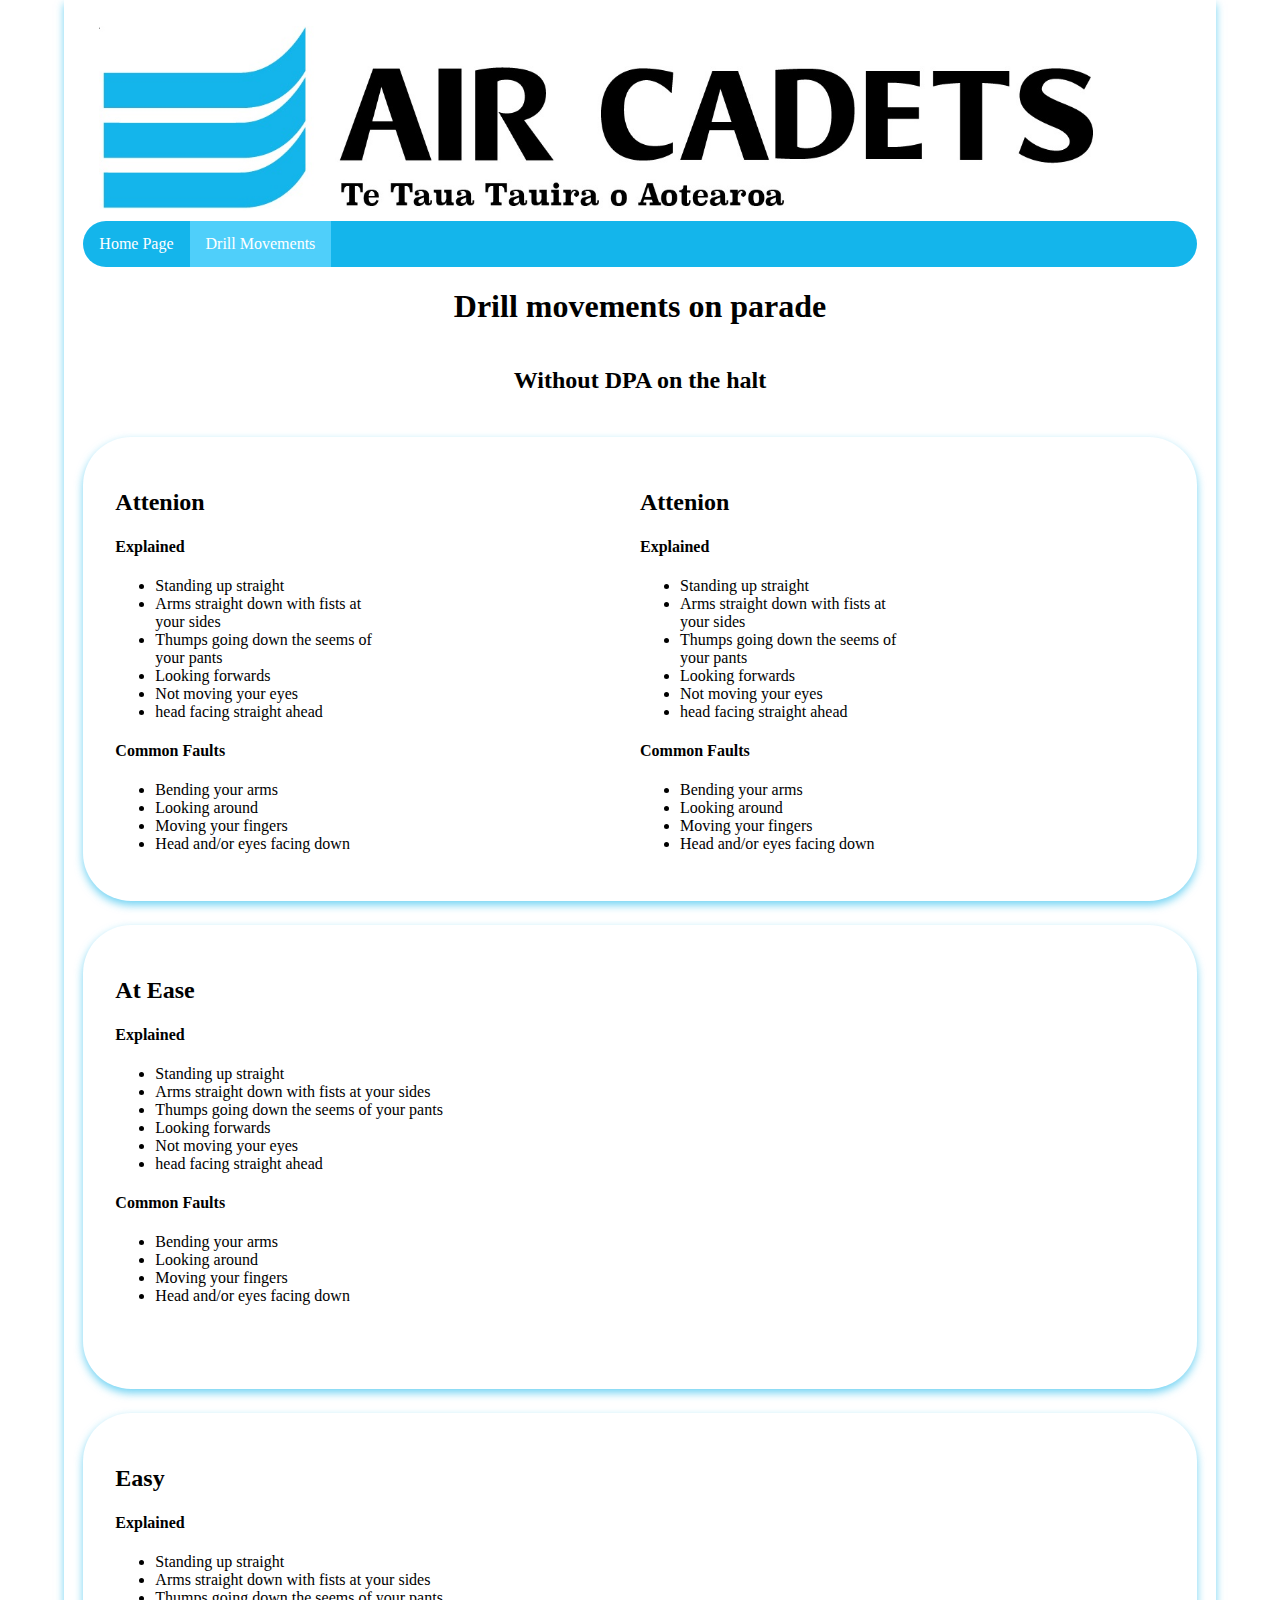
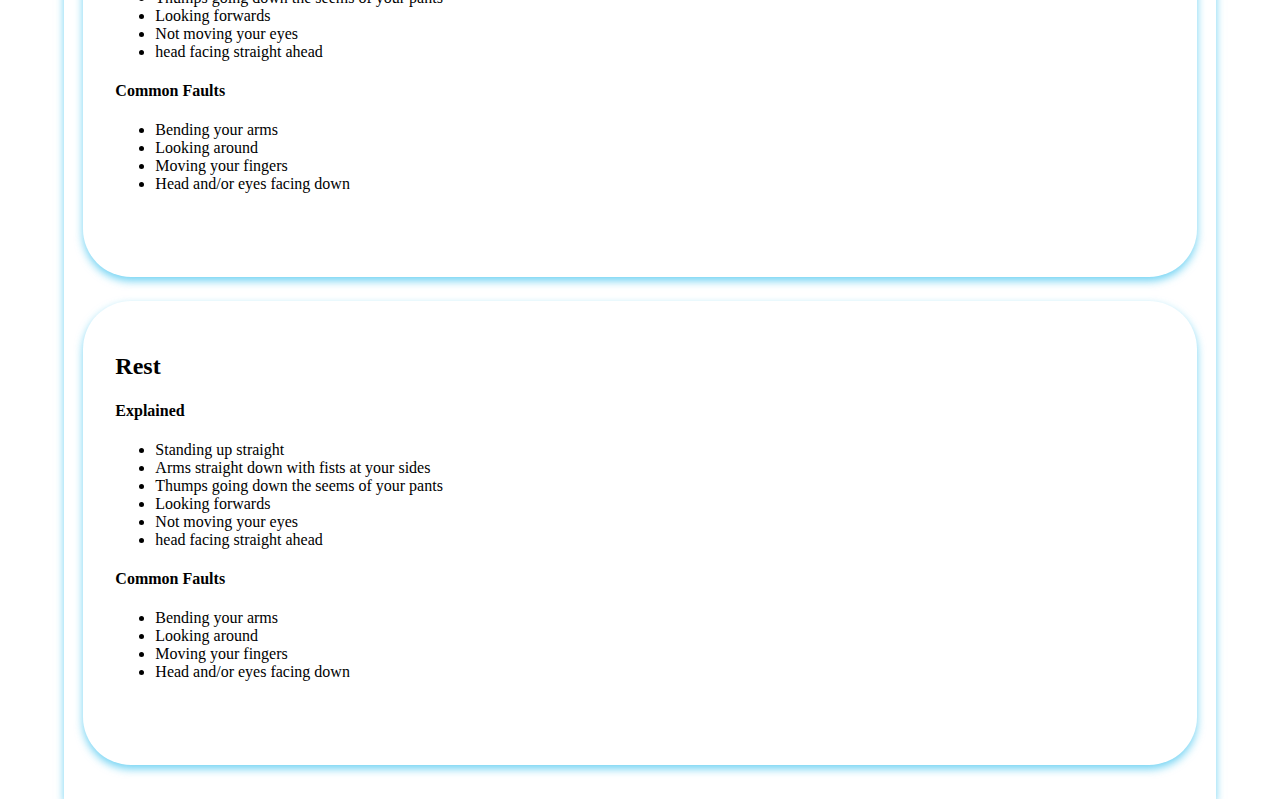
==== drill_movements.html @ c3d4af17 "Page Fix 1.02" ====
<!DOCTYPE html>
<html lang="en">

<head>
    <meta charset="UTF-13">
    <meta http-equiv="X-UA-Compatible" content="IE=edge">
    <meta name="viewport" content="width=device-width, initial-scale=1.0">
    <title>Air Cadets Guide Book</title>
    <link rel="icon" type="image/x-icon" href="H:\11DTP\Websites\Air Cadets\images\favicon.jpg">
    <link href="style/style.css" rel="stylesheet" type="text/css" />
</head>

<body>
    <img class="banner" src="images/Air_Cadets_Logo.jpg" alt="[insert CF corps picture here]" width="90%" height="90%">
    <nav>
        <ul>
            <li><a href="index.html">Home Page</a></li>
            <li id="active"><a href="drill_movements.html">Drill Movements</a></li>
        </ul>
    </nav>


    <h1 class="text-heading">Drill movements on parade</h1>

    <h2 class="text-heading">Without DPA on the halt</h2>

    <main class="article-grid">
        <article class="article-layout">
            <div>
                <h2>Attenion</h2>
                <h4>Explained</h4>
                <ul>
                    <li>Standing up straight</li>
                    <li>Arms straight down with fists at your sides</li>
                    <li>Thumps going down the seems of your pants </li>
                    <li>Looking forwards</li>
                    <li>Not moving your eyes</li>
                    <li>head facing straight ahead</li>
                </ul>
                <h4>Common Faults</h4>
                <ul>
                    <li>Bending your arms</li>
                    <li>Looking around</li>
                    <li>Moving your fingers</li>
                    <li>Head and/or eyes facing down</li>
                </ul>
            </div>
            <div>
                <h2>Attenion</h2>
                <h4>Explained</h4>
                <ul>
                    <li>Standing up straight</li>
                    <li>Arms straight down with fists at your sides</li>
                    <li>Thumps going down the seems of your pants </li>
                    <li>Looking forwards</li>
                    <li>Not moving your eyes</li>
                    <li>head facing straight ahead</li>
                </ul>
                <h4>Common Faults</h4>
                <ul>
                    <li>Bending your arms</li>
                    <li>Looking around</li>
                    <li>Moving your fingers</li>
                    <li>Head and/or eyes facing down</li>
                </ul>
            </div>
        </article>
        <article>
            <div>
                <h2>At Ease</h2>
                <h4>Explained</h4>
                <ul>
                    <li>Standing up straight</li>
                    <li>Arms straight down with fists at your sides</li>
                    <li>Thumps going down the seems of your pants </li>
                    <li>Looking forwards</li>
                    <li>Not moving your eyes</li>
                    <li>head facing straight ahead</li>
                </ul>
                <h4>Common Faults</h4>
                <ul>
                    <li>Bending your arms</li>
                    <li>Looking around</li>
                    <li>Moving your fingers</li>
                    <li>Head and/or eyes facing down</li>
                </ul>
            </div>
        </article>
        <article>
            <div>
                <h2>Easy</h2>
                <h4>Explained</h4>
                <ul>
                    <li>Standing up straight</li>
                    <li>Arms straight down with fists at your sides</li>
                    <li>Thumps going down the seems of your pants </li>
                    <li>Looking forwards</li>
                    <li>Not moving your eyes</li>
                    <li>head facing straight ahead</li>
                </ul>
                <h4>Common Faults</h4>
                <ul>
                    <li>Bending your arms</li>
                    <li>Looking around</li>
                    <li>Moving your fingers</li>
                    <li>Head and/or eyes facing down</li>
                </ul>
            </div>
        </article>
        <article>
            <div>
                <h2>Rest</h2>
                <h4>Explained</h4>
                <ul>
                    <li>Standing up straight</li>
                    <li>Arms straight down with fists at your sides</li>
                    <li>Thumps going down the seems of your pants </li>
                    <li>Looking forwards</li>
                    <li>Not moving your eyes</li>
                    <li>head facing straight ahead</li>
                </ul>
                <h4>Common Faults</h4>
                <ul>
                    <li>Bending your arms</li>
                    <li>Looking around</li>
                    <li>Moving your fingers</li>
                    <li>Head and/or eyes facing down</li>
                </ul>
            </div>
        </article>
    </main>
</body>

</html>
---- style/style.css ----
html {
  margin: 0rem 5%;
  box-shadow: 0 4px 8px 0 rgba(20, 181, 235, 0.6);
}

/*grid*/
body {
  display: grid;
  place-content: center;
  height: 300%;
}

.article-grid {
  display: grid;
  gap: 1.5rem;
  margin: 1.5rem 0rem;
  grid-auto-rows: 1fr;
}

.article-layout {
  display: grid;
  grid-template-columns: 1fr 1fr;
  columns: 2;
} 

article {
  font-size: var(--fs-400);
  padding: 2rem;
  border-radius: 3rem;
  box-shadow: 0 4px 8px 0 rgba(20, 181, 235, 0.6);
}

div {
  width: 50%;
}

/*the navbar styling*/
nav ul {
  list-style-type: none;
  margin: 0;
  padding: 0;
  border-radius: 3rem;
  overflow: hidden;
  background-color: rgb(20, 181, 235);
  top: 0;
  width: 100%;
}

nav ul li {
  float: left;
  font-size: 1rem;
}

nav li a {
  display: block;
  color: white;
  text-align: center;
  padding: 14px 16px;
  text-decoration: none;
}

nav li:hover {
  background-color: rgb(48, 195, 244);
}

nav #active {
  background-color: rgb(79, 207, 250);
}

/*text styling*/
.text-heading {
  text-align: center;
}

/*table styling*/
table {
  border: 2px solid black;
  width: 100%
}

table tr {
  border: 2px solid black;
  width: 100%
}

table td {
  border: 2px solid black;
  width: 25%
} 

/*other styling*/
.banner {
  margin: 1rem 1rem;
}
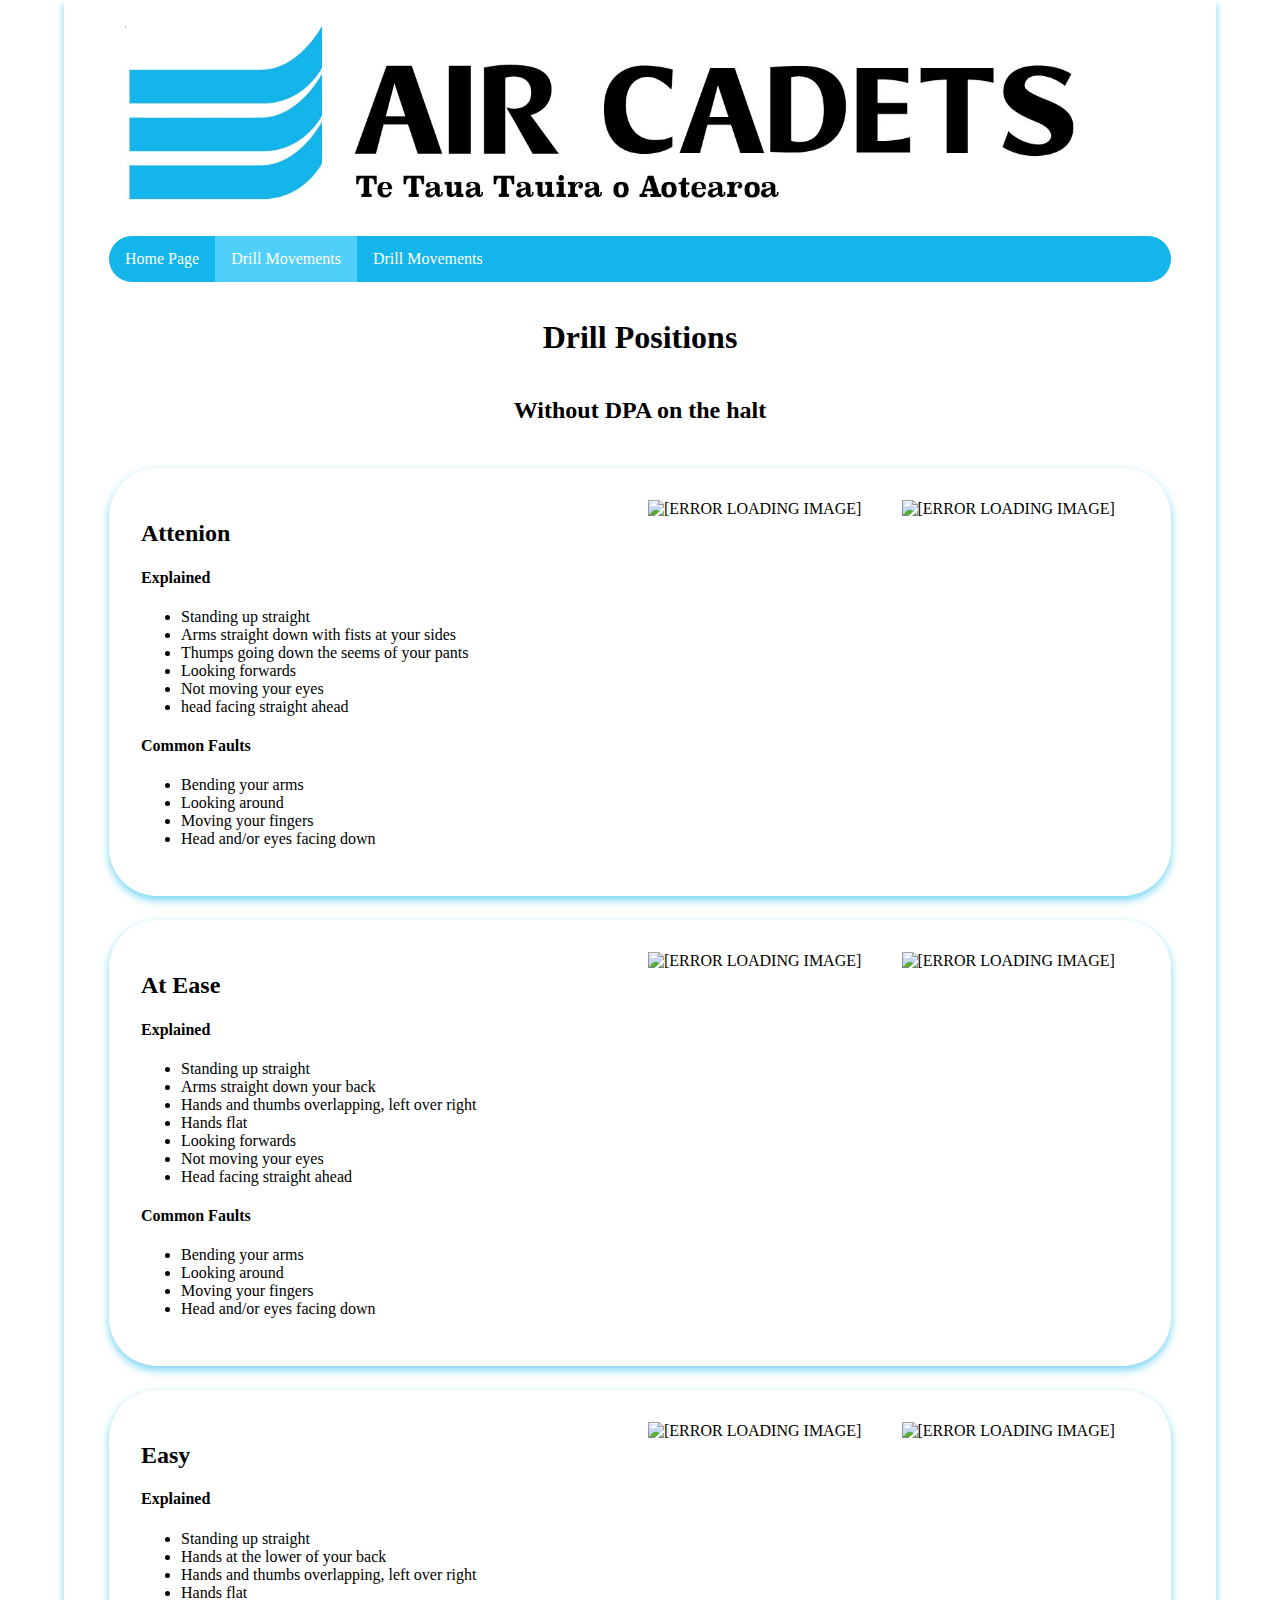
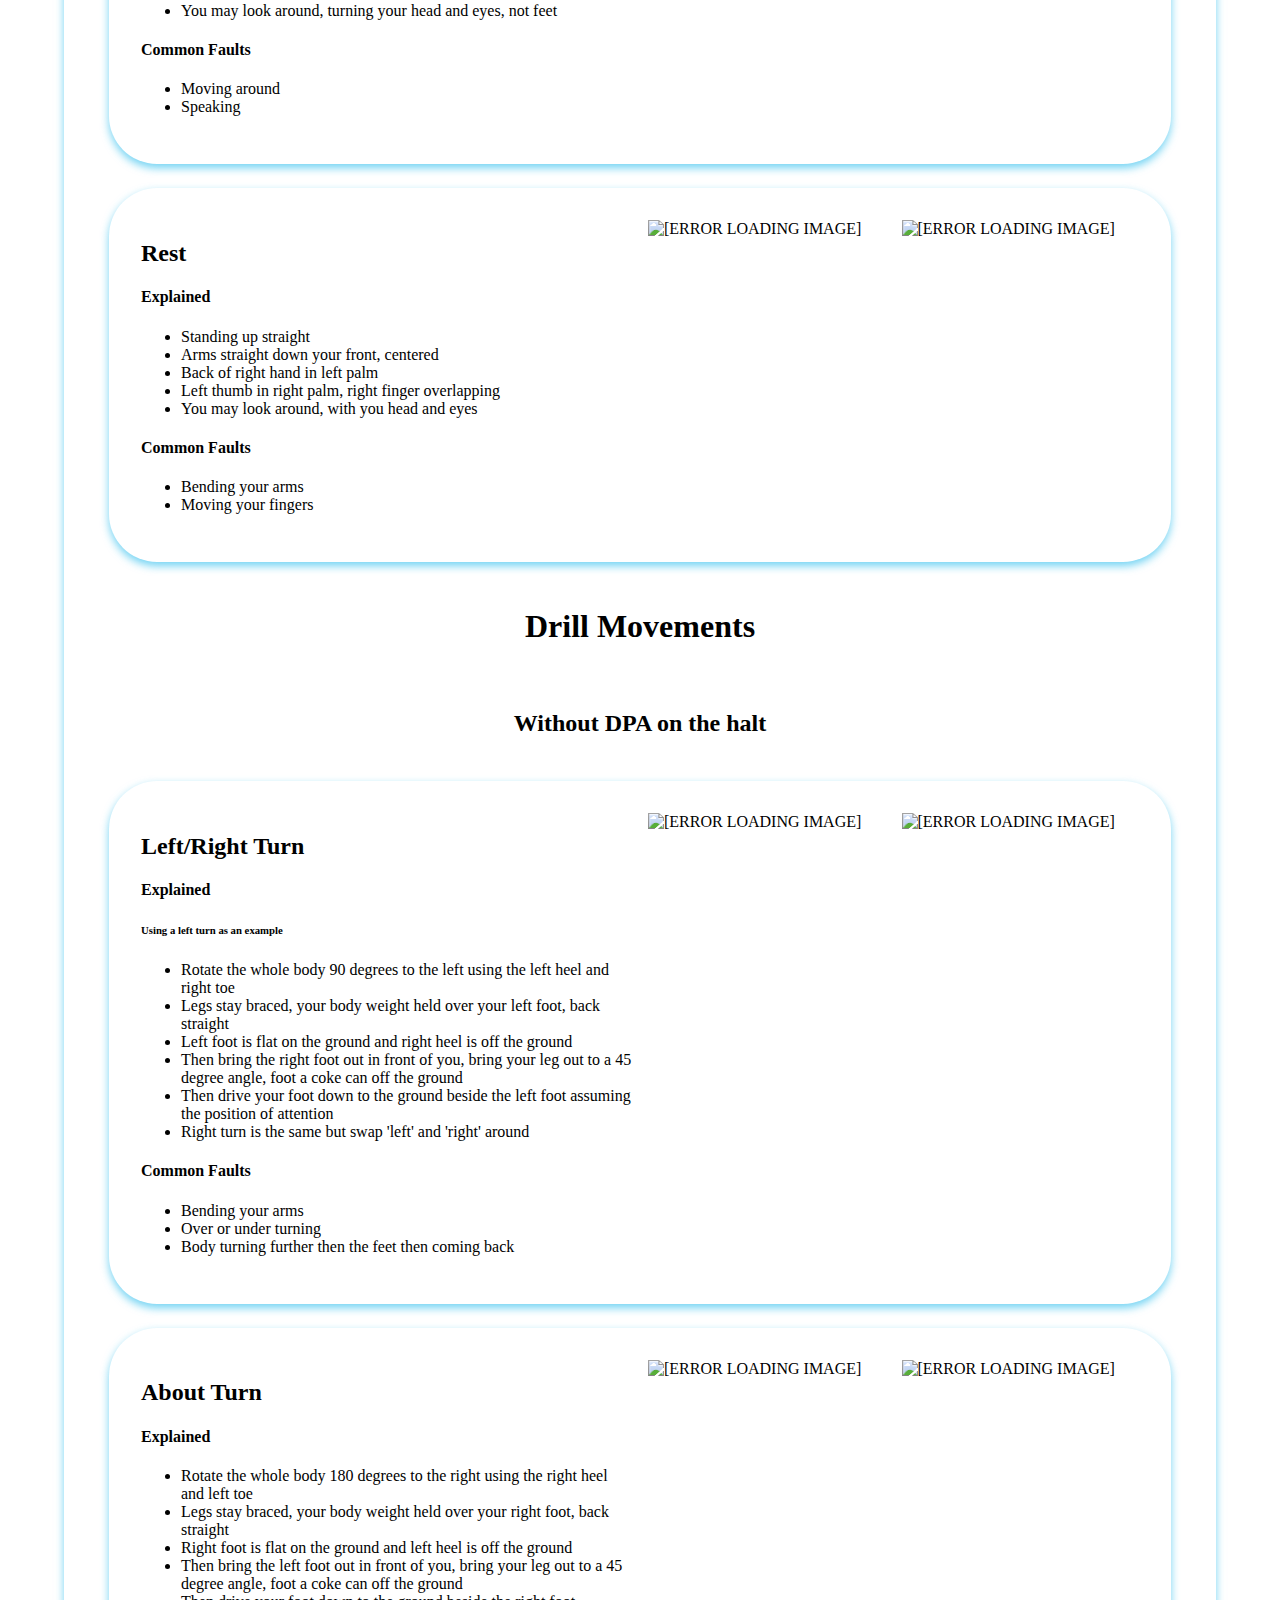
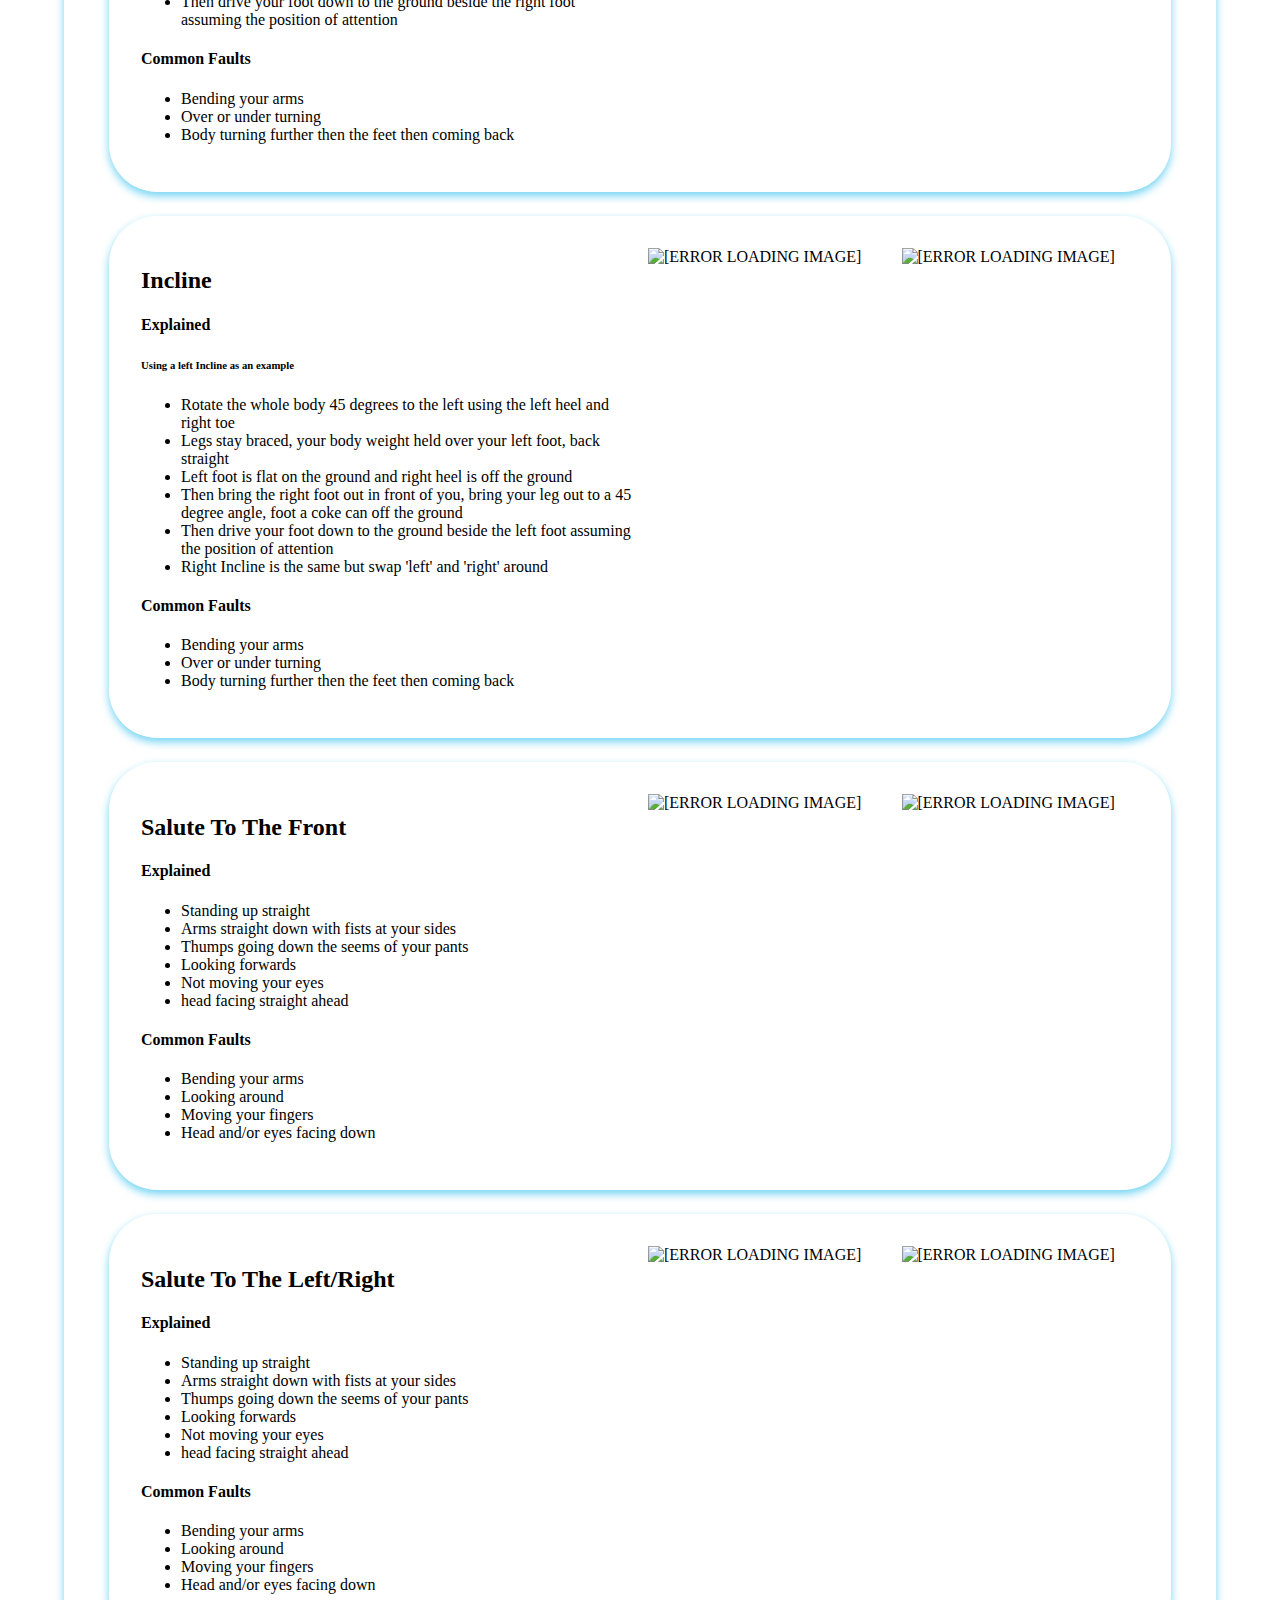
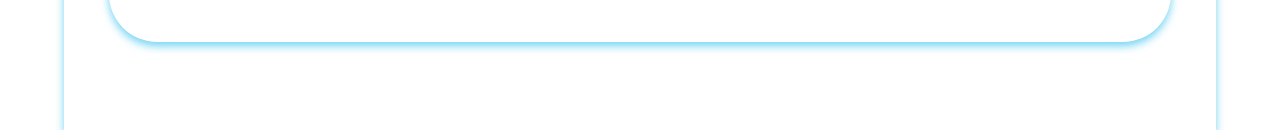
==== commit 2895d589: "Verision 1.07 (IMAGES!)" ====
--- a/drill_movements.html
+++ b/drill_movements.html
@@ -16,12 +16,11 @@
         <ul>
             <li><a href="index.html">Home Page</a></li>
             <li id="active"><a href="drill_movements.html">Drill Movements</a></li>
+            <li><a href="uniform_standard.html">Drill Movements</a></li>
         </ul>
     </nav>
 
-
-    <h1 class="text-heading">Drill movements on parade</h1>
-
+    <h1 class="text-heading">Drill Positions</h1>
     <h2 class="text-heading">Without DPA on the halt</h2>
 
     <main class="article-grid">
@@ -45,8 +44,200 @@
                     <li>Head and/or eyes facing down</li>
                 </ul>
             </div>
-            <div>
-                <h2>Attenion</h2>
+            <div class="picture-div">
+                <div>
+                    <img src="H:\11DTP\Air-Cadets\images\attention_front.jpg" alt="[ERROR LOADING IMAGE]" class="article-image">
+                </div>
+                <div>
+                    <img src="H:\11DTP\Air-Cadets\images\attention_side.jpg" alt="[ERROR LOADING IMAGE]" class="article-image">
+                </div>
+            </div>
+        </article>
+        <article class="article-layout">
+            <div>
+                <h2>At Ease</h2>
+                <h4>Explained</h4>
+                <ul>
+                    <li>Standing up straight</li>
+                    <li>Arms straight down your back</li>
+                    <li>Hands and thumbs overlapping, left over right</li>
+                    <li>Hands flat</li>
+                    <li>Looking forwards</li>
+                    <li>Not moving your eyes</li>
+                    <li>Head facing straight ahead</li>
+                </ul>
+                <h4>Common Faults</h4>
+                <ul>
+                    <li>Bending your arms</li>
+                    <li>Looking around</li>
+                    <li>Moving your fingers</li>
+                    <li>Head and/or eyes facing down</li>
+                </ul>
+            </div>
+            <div class="picture-div">
+                <div>
+                    <img src="H:\11DTP\Air-Cadets\images\atease_front.jpg" alt="[ERROR LOADING IMAGE]" class="article-image">
+                </div>
+                <div>
+                    <img src="H:\11DTP\Air-Cadets\images\atease_back.jpg" alt="[ERROR LOADING IMAGE]" class="article-image">
+                </div>
+            </div>
+        </article>
+        <article class="article-layout">
+            <div>
+                <h2>Easy</h2>
+                <h4>Explained</h4>
+                <ul>
+                    <li>Standing up straight</li>
+                    <li>Hands at the lower of your back</li>
+                    <li>Hands and thumbs overlapping, left over right</li>
+                    <li>Hands flat</li>
+                    <li>You may look around, turning your head and eyes, not feet</li>
+                </ul>
+                <h4>Common Faults</h4>
+                <ul>
+                    <li>Moving around</li>
+                    <li>Speaking</li>
+                </ul>
+            </div>
+            <div class="picture-div">
+                <div>
+                    <img src="H:\11DTP\Air-Cadets\images\easy_front.jpg" alt="[ERROR LOADING IMAGE]" class="article-image">
+                </div>
+                <div>
+                    <img src="H:\11DTP\Air-Cadets\images\easy_back.jpg" alt="[ERROR LOADING IMAGE]" class="article-image">
+                </div>
+            </div>
+        </article>
+        <article class="article-layout">
+            <div>
+                <h2>Rest</h2>
+                <h4>Explained</h4>
+                <ul>
+                    <li>Standing up straight</li>
+                    <li>Arms straight down your front, centered</li>
+                    <li>Back of right hand in left palm</li>
+                    <li>Left thumb in right palm, right finger overlapping</li>
+                    <li>You may look around, with you head and eyes</li>
+                </ul>
+                <h4>Common Faults</h4>
+                <ul>
+                    <li>Bending your arms</li>
+                    <li>Moving your fingers</li>
+                </ul>
+            </div>
+            <div class="picture-div">
+                <div>
+                    <img src="H:\11DTP\Air-Cadets\images\rest_front.jpg" alt="[ERROR LOADING IMAGE]" class="article-image">
+                </div>
+                <div>
+                    <img src="H:\11DTP\Air-Cadets\images\rest_back.jpg" alt="[ERROR LOADING IMAGE]" class="article-image">
+                </div>
+            </div>
+        </article>
+
+        <h1 class="text-heading">Drill Movements</h1>
+        <h2 class="text-heading">Without DPA on the halt</h2>
+
+
+        <article class="article-layout">
+            <div>
+                <!-- Page 57 166 -->
+                <h2>Left/Right Turn</h2>
+                <h4>Explained</h4>
+                <h6>Using a left turn as an example</h6>
+                <ul>
+                    <li>Rotate the whole body 90 degrees to the left using the left heel and right toe</li>
+                    <li>Legs stay braced, your body weight held over your left foot, back straight</li>
+                    <li>Left foot is flat on the ground and right heel is off the ground</li>
+                    <li>Then bring the right foot out in front of you, bring your leg out to a 45 degree angle, foot a
+                        coke can off the ground</li>
+                    <li>Then drive your foot down to the ground beside the left foot assuming the position of attention
+                    </li>
+                    <li>Right turn is the same but swap 'left' and 'right' around</li>
+                </ul>
+                <h4>Common Faults</h4>
+                <ul>
+                    <li>Bending your arms</li>
+                    <li>Over or under turning</li>
+                    <li>Body turning further then the feet then coming back</li>
+                </ul>
+            </div>
+            <div class="picture-div">
+                <div>
+                    <img src="H:\11DTP\Air-Cadets\images\leftturn_1.jpg" alt="[ERROR LOADING IMAGE]" class="article-image">
+                </div>
+                <div>
+                    <img src="H:\11DTP\Air-Cadets\images\leftturn_2.jpg" alt="[ERROR LOADING IMAGE]" class="article-image">
+                </div>
+            </div>
+        </article>
+        <article class="article-layout">
+            <div>
+                <!-- Page 57 166 -->
+                <h2>About Turn</h2>
+                <h4>Explained</h4>
+                <ul>
+                    <li>Rotate the whole body 180 degrees to the right using the right heel and left toe</li>
+                    <li>Legs stay braced, your body weight held over your right foot, back straight</li>
+                    <li>Right foot is flat on the ground and left heel is off the ground</li>
+                    <li>Then bring the left foot out in front of you, bring your leg out to a 45 degree angle, foot a
+                        coke can off the ground</li>
+                    <li>Then drive your foot down to the ground beside the right foot assuming the position of attention
+                    </li>
+                </ul>
+                <h4>Common Faults</h4>
+                <ul>
+                    <li>Bending your arms</li>
+                    <li>Over or under turning</li>
+                    <li>Body turning further then the feet then coming back</li>
+                </ul>
+            </div>
+            <div class="picture-div">
+                <div>
+                    <img src="H:\11DTP\Air-Cadets\images\aboutturn_1.jpg" alt="[ERROR LOADING IMAGE]" class="article-image">
+                </div>
+                <div>
+                    <img src="H:\11DTP\Air-Cadets\images\aboutturn_2.jpg" alt="[ERROR LOADING IMAGE]" class="article-image">
+                </div>
+            </div>
+        </article>
+        <article class="article-layout">
+            <div>
+                <h2>Incline</h2>
+                <h4>Explained</h4>
+                <h6>Using a left Incline as an example</h6>
+                <ul>
+                    <li>Rotate the whole body 45 degrees to the left using the left heel and right toe</li>
+                    <li>Legs stay braced, your body weight held over your left foot, back straight</li>
+                    <li>Left foot is flat on the ground and right heel is off the ground</li>
+                    <li>Then bring the right foot out in front of you, bring your leg out to a 45 degree angle, foot a
+                        coke can off the ground</li>
+                    <li>Then drive your foot down to the ground beside the left foot assuming the position of attention
+                    </li>
+                    <li>Right Incline is the same but swap 'left' and 'right' around</li>
+                </ul>
+                <h4>Common Faults</h4>
+                <ul>
+                    <li>Bending your arms</li>
+                    <li>Over or under turning</li>
+                    <li>Body turning further then the feet then coming back</li>
+                </ul>
+            </div>
+            <div class="picture-div">
+                <div>
+                    <img src="H:\11DTP\Air-Cadets\images\leftincline_1.jpg" alt="[ERROR LOADING IMAGE]" class="article-image">
+                </div>
+                <div>
+                    <img src="H:\11DTP\Air-Cadets\images\leftincline_2.jpg" alt="[ERROR LOADING IMAGE]" class="article-image">
+                </div>
+            </div>
+        </article>
+
+        
+        <article class="article-layout">
+            <div>
+                <h2>Salute To The Front</h2>
                 <h4>Explained</h4>
                 <ul>
                     <li>Standing up straight</li>
@@ -64,10 +255,18 @@
                     <li>Head and/or eyes facing down</li>
                 </ul>
             </div>
-        </article>
-        <article>
-            <div>
-                <h2>At Ease</h2>
+            <div class="picture-div">
+                <div>
+                    <img src="H:\11DTP\Air-Cadets\images\salutefront_front.jpg" alt="[ERROR LOADING IMAGE]" class="article-image">
+                </div>
+                <div>
+                    <img src="H:\11DTP\Air-Cadets\images\salutefront_side.jpg" alt="[ERROR LOADING IMAGE]" class="article-image">
+                </div>
+            </div>
+        </article>
+        <article class="article-layout">
+            <div>
+                <h2>Salute To The Left/Right</h2>
                 <h4>Explained</h4>
                 <ul>
                     <li>Standing up straight</li>
@@ -85,50 +284,19 @@
                     <li>Head and/or eyes facing down</li>
                 </ul>
             </div>
-        </article>
-        <article>
-            <div>
-                <h2>Easy</h2>
-                <h4>Explained</h4>
-                <ul>
-                    <li>Standing up straight</li>
-                    <li>Arms straight down with fists at your sides</li>
-                    <li>Thumps going down the seems of your pants </li>
-                    <li>Looking forwards</li>
-                    <li>Not moving your eyes</li>
-                    <li>head facing straight ahead</li>
-                </ul>
-                <h4>Common Faults</h4>
-                <ul>
-                    <li>Bending your arms</li>
-                    <li>Looking around</li>
-                    <li>Moving your fingers</li>
-                    <li>Head and/or eyes facing down</li>
-                </ul>
-            </div>
-        </article>
-        <article>
-            <div>
-                <h2>Rest</h2>
-                <h4>Explained</h4>
-                <ul>
-                    <li>Standing up straight</li>
-                    <li>Arms straight down with fists at your sides</li>
-                    <li>Thumps going down the seems of your pants </li>
-                    <li>Looking forwards</li>
-                    <li>Not moving your eyes</li>
-                    <li>head facing straight ahead</li>
-                </ul>
-                <h4>Common Faults</h4>
-                <ul>
-                    <li>Bending your arms</li>
-                    <li>Looking around</li>
-                    <li>Moving your fingers</li>
-                    <li>Head and/or eyes facing down</li>
-                </ul>
+            <div class="picture-div">
+                <div>
+                    <img src="H:\11DTP\Air-Cadets\images\saluteleft.jpg" alt="[ERROR LOADING IMAGE]" class="article-image">
+                </div>
+                <div>
+                    <img src="H:\11DTP\Air-Cadets\images\saluteright.jpg" alt="[ERROR LOADING IMAGE]" class="article-image">
+                </div>
             </div>
         </article>
     </main>
 </body>
 
-</html>+</html>
+
+        <!-- YOU GOT UP TO HERE, KEEP GOING! -->
+        --- a/style/style.css
+++ b/style/style.css
@@ -8,20 +8,34 @@
   display: grid;
   place-content: center;
   height: 300%;
+  margin: 5vw 5vh;
+  margin-top: 1vh;
 }
 
 .article-grid {
   display: grid;
   gap: 1.5rem;
   margin: 1.5rem 0rem;
-  grid-auto-rows: 1fr;
 }
 
 .article-layout {
   display: grid;
   grid-template-columns: 1fr 1fr;
   columns: 2;
-} 
+  gap: 1rem;
+}
+
+.picture-div {
+  display: grid;
+  gap: 1rem;
+  grid-template-columns: 1fr 1fr;
+  columns: 2;
+}
+
+.article-image {
+  width: 100%;
+  height: 100%;
+}
 
 article {
   font-size: var(--fs-400);
@@ -31,13 +45,13 @@
 }
 
 div {
-  width: 50%;
+  width: 100%;
 }
 
 /*the navbar styling*/
 nav ul {
   list-style-type: none;
-  margin: 0;
+  margin-top: 1.5rem;
   padding: 0;
   border-radius: 3rem;
   overflow: hidden;
@@ -86,7 +100,7 @@
 table td {
   border: 2px solid black;
   width: 25%
-} 
+}
 
 /*other styling*/
 .banner {
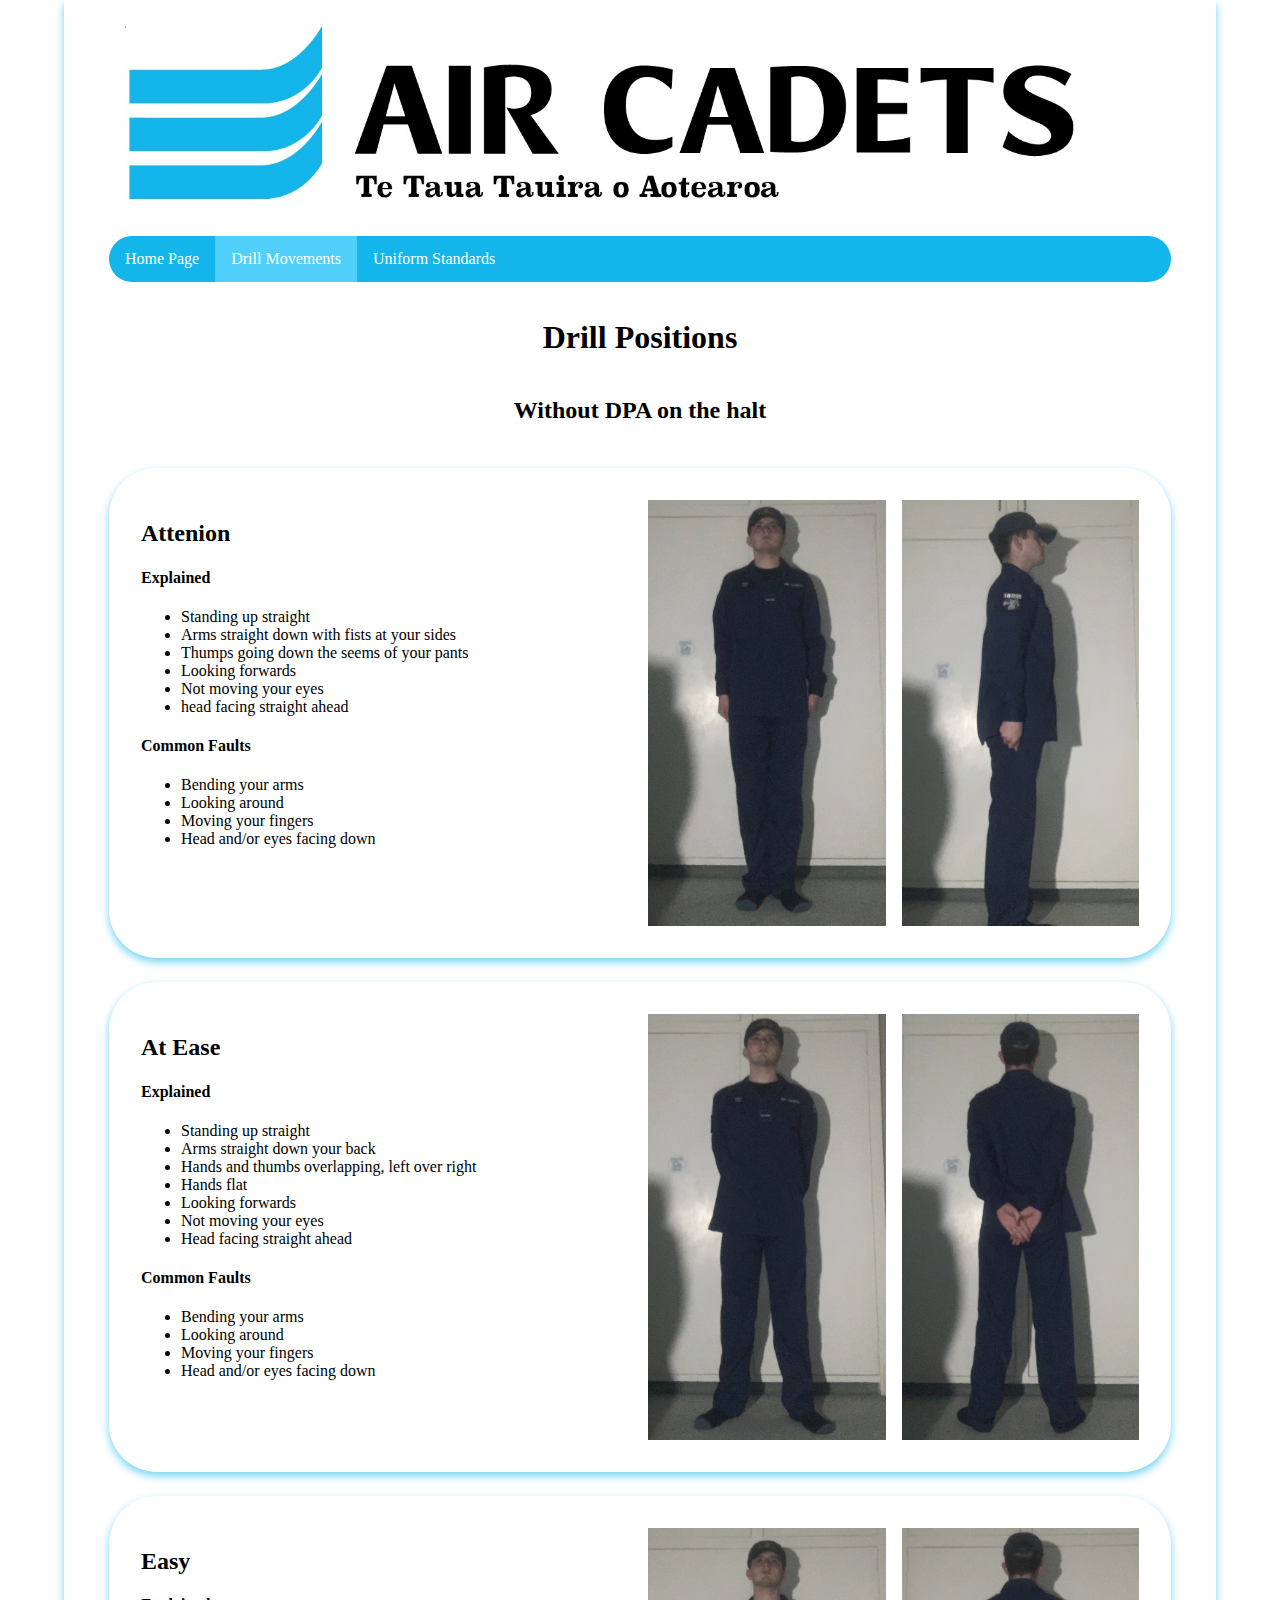
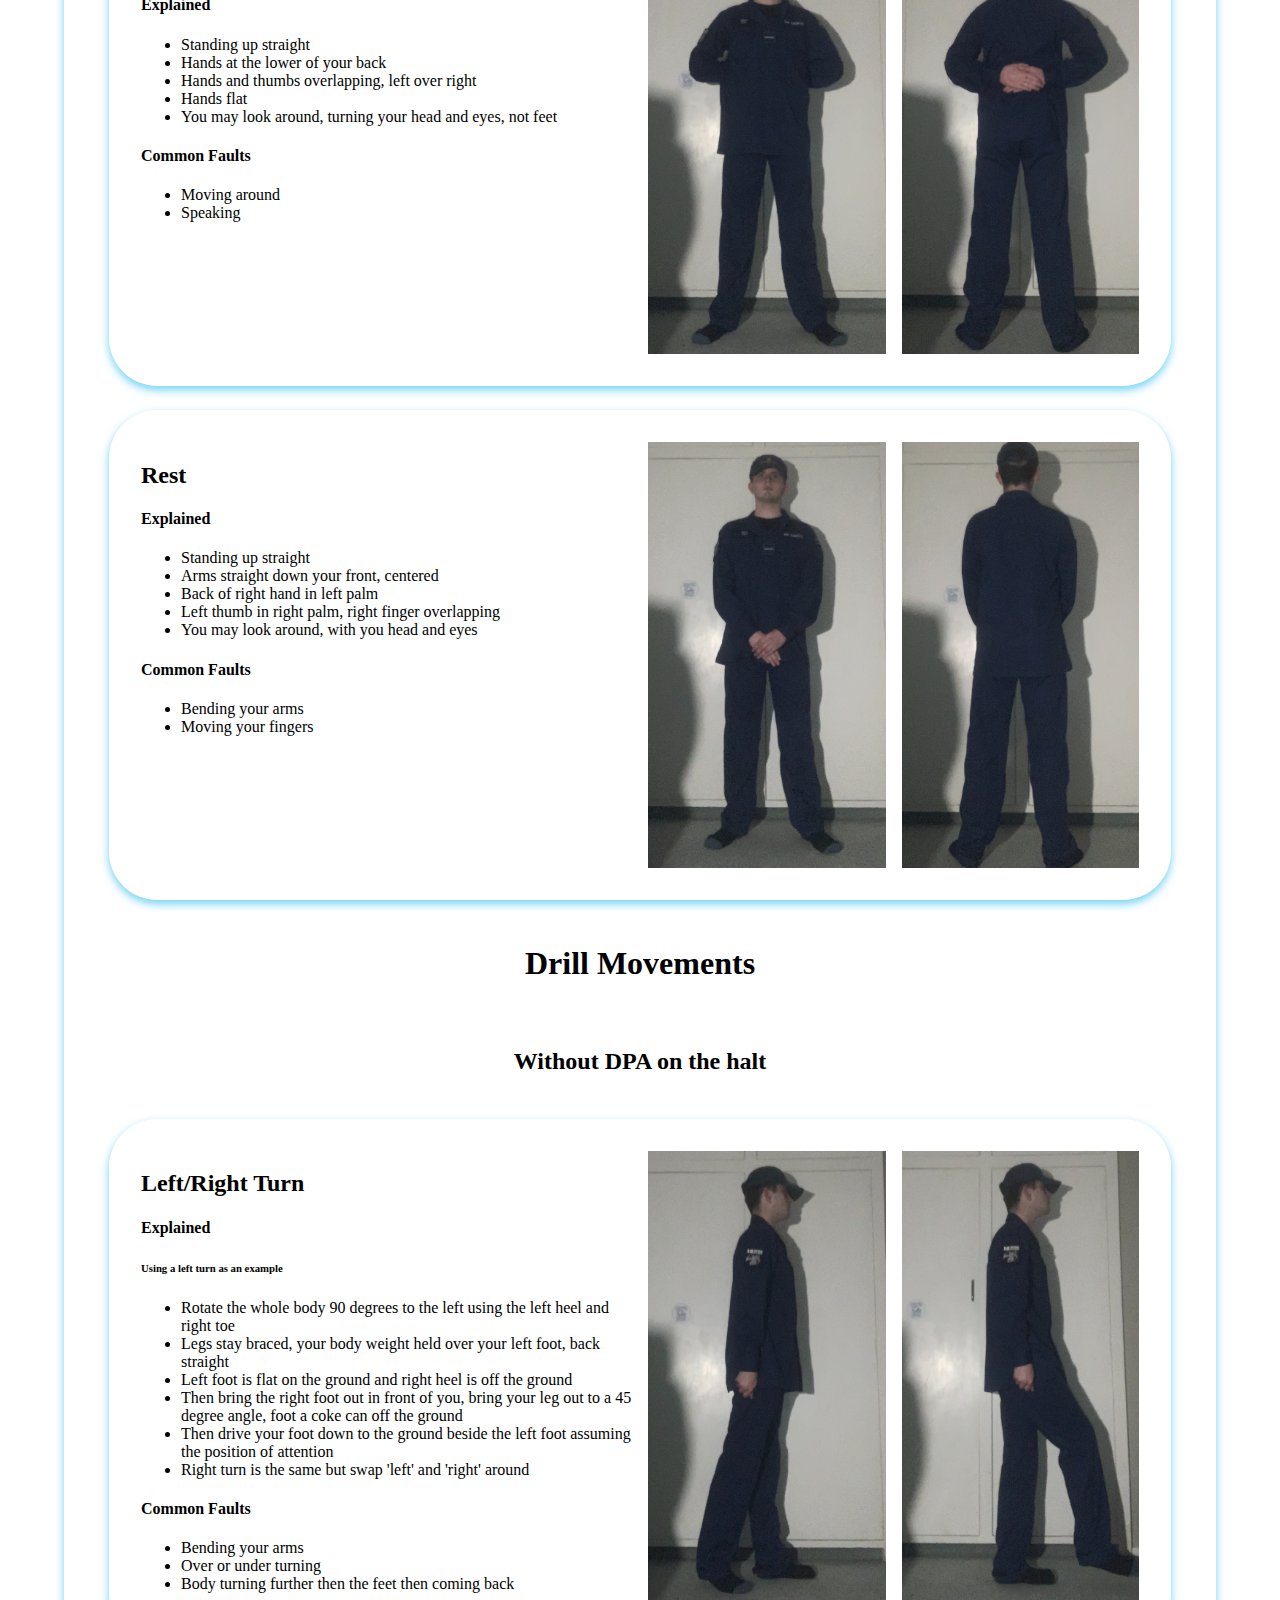
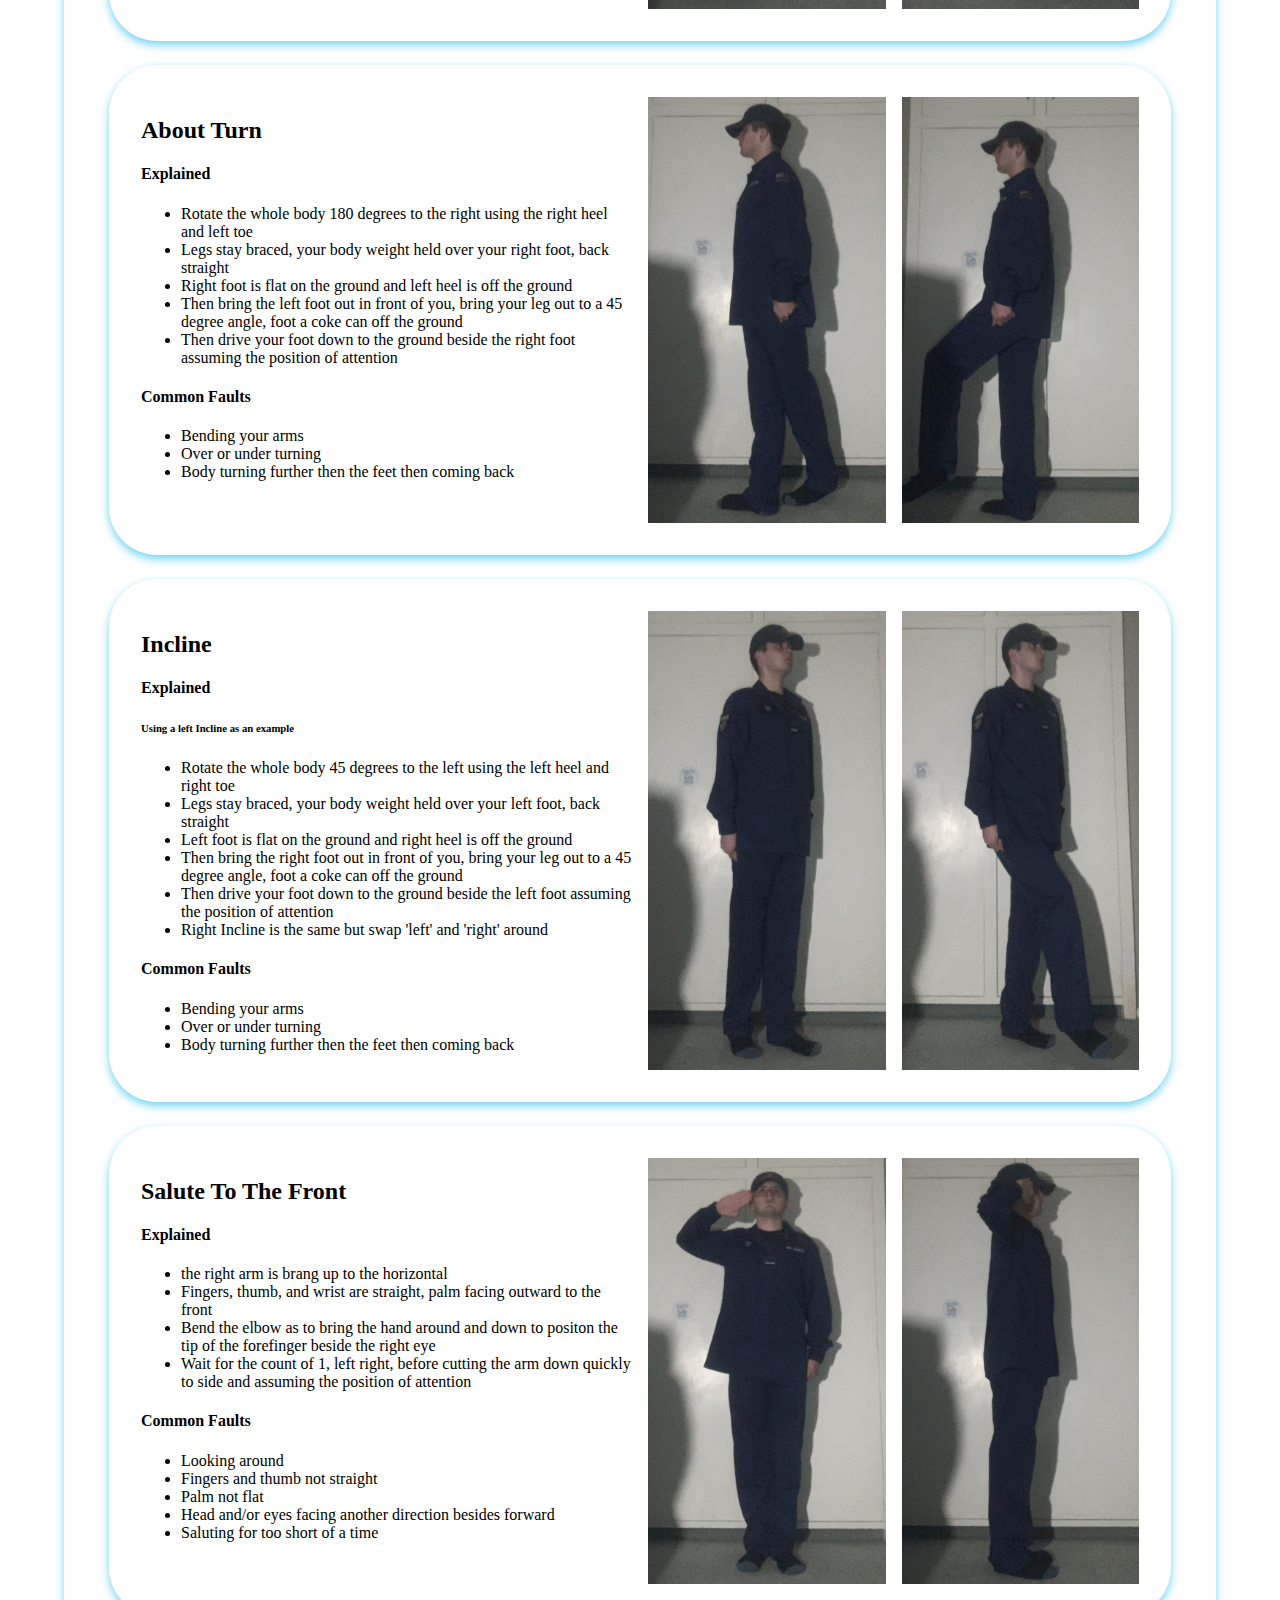
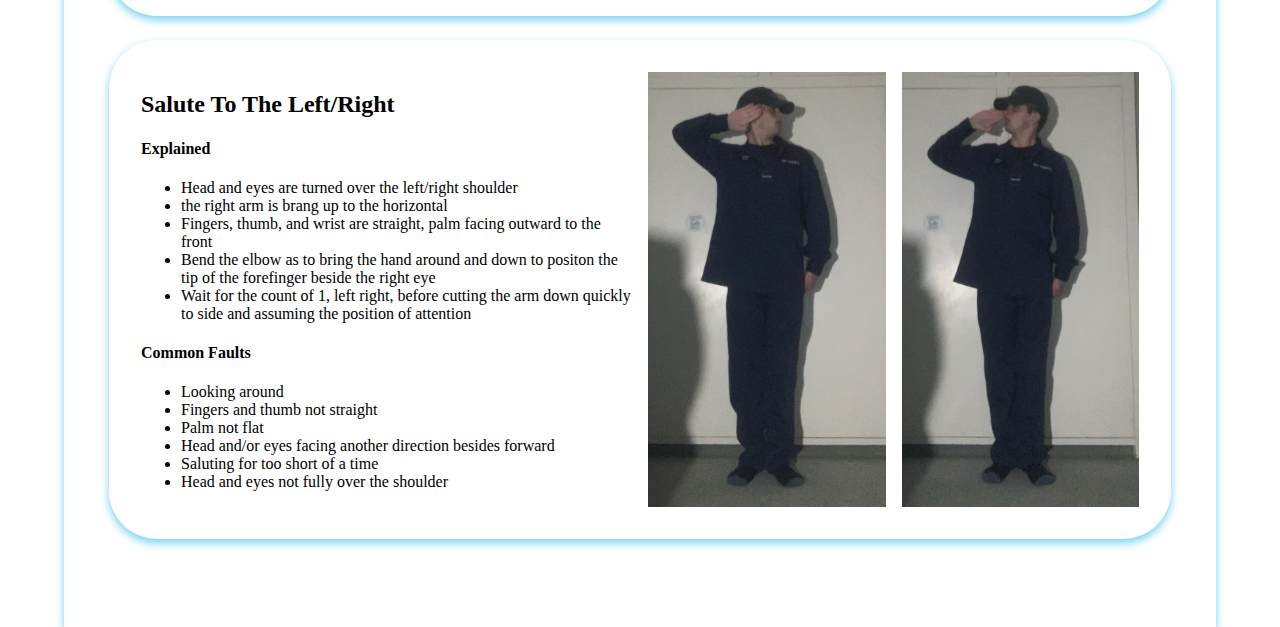
==== commit 3e398b5c: "Verision 1.08 (drill movements done, other fixes)" ====
--- a/drill_movements.html
+++ b/drill_movements.html
@@ -16,7 +16,7 @@
         <ul>
             <li><a href="index.html">Home Page</a></li>
             <li id="active"><a href="drill_movements.html">Drill Movements</a></li>
-            <li><a href="uniform_standard.html">Drill Movements</a></li>
+            <li><a href="uniform_standard.html">Uniform Standards</a></li>
         </ul>
     </nav>
 
@@ -46,10 +46,10 @@
             </div>
             <div class="picture-div">
                 <div>
-                    <img src="H:\11DTP\Air-Cadets\images\attention_front.jpg" alt="[ERROR LOADING IMAGE]" class="article-image">
-                </div>
-                <div>
-                    <img src="H:\11DTP\Air-Cadets\images\attention_side.jpg" alt="[ERROR LOADING IMAGE]" class="article-image">
+                    <img src=".\images\attention_front.jpg" alt="[ERROR LOADING IMAGE]" class="article-image">
+                </div>
+                <div>
+                    <img src=".\images\attention_side.jpg" alt="[ERROR LOADING IMAGE]" class="article-image">
                 </div>
             </div>
         </article>
@@ -76,10 +76,10 @@
             </div>
             <div class="picture-div">
                 <div>
-                    <img src="H:\11DTP\Air-Cadets\images\atease_front.jpg" alt="[ERROR LOADING IMAGE]" class="article-image">
-                </div>
-                <div>
-                    <img src="H:\11DTP\Air-Cadets\images\atease_back.jpg" alt="[ERROR LOADING IMAGE]" class="article-image">
+                    <img src=".\images\atease_front.jpg" alt="[ERROR LOADING IMAGE]" class="article-image">
+                </div>
+                <div>
+                    <img src=".\images\atease_back.jpg" alt="[ERROR LOADING IMAGE]" class="article-image">
                 </div>
             </div>
         </article>
@@ -102,10 +102,10 @@
             </div>
             <div class="picture-div">
                 <div>
-                    <img src="H:\11DTP\Air-Cadets\images\easy_front.jpg" alt="[ERROR LOADING IMAGE]" class="article-image">
-                </div>
-                <div>
-                    <img src="H:\11DTP\Air-Cadets\images\easy_back.jpg" alt="[ERROR LOADING IMAGE]" class="article-image">
+                    <img src=".\images\easy_front.jpg" alt="[ERROR LOADING IMAGE]" class="article-image">
+                </div>
+                <div>
+                    <img src=".\images\easy_back.jpg" alt="[ERROR LOADING IMAGE]" class="article-image">
                 </div>
             </div>
         </article>
@@ -128,10 +128,10 @@
             </div>
             <div class="picture-div">
                 <div>
-                    <img src="H:\11DTP\Air-Cadets\images\rest_front.jpg" alt="[ERROR LOADING IMAGE]" class="article-image">
-                </div>
-                <div>
-                    <img src="H:\11DTP\Air-Cadets\images\rest_back.jpg" alt="[ERROR LOADING IMAGE]" class="article-image">
+                    <img src=".\images\rest_front.jpg" alt="[ERROR LOADING IMAGE]" class="article-image">
+                </div>
+                <div>
+                    <img src=".\images\rest_back.jpg" alt="[ERROR LOADING IMAGE]" class="article-image">
                 </div>
             </div>
         </article>
@@ -165,10 +165,10 @@
             </div>
             <div class="picture-div">
                 <div>
-                    <img src="H:\11DTP\Air-Cadets\images\leftturn_1.jpg" alt="[ERROR LOADING IMAGE]" class="article-image">
-                </div>
-                <div>
-                    <img src="H:\11DTP\Air-Cadets\images\leftturn_2.jpg" alt="[ERROR LOADING IMAGE]" class="article-image">
+                    <img src=".\images\leftturn_1.jpg" alt="[ERROR LOADING IMAGE]" class="article-image">
+                </div>
+                <div>
+                    <img src=".\images\leftturn_2.jpg" alt="[ERROR LOADING IMAGE]" class="article-image">
                 </div>
             </div>
         </article>
@@ -195,10 +195,10 @@
             </div>
             <div class="picture-div">
                 <div>
-                    <img src="H:\11DTP\Air-Cadets\images\aboutturn_1.jpg" alt="[ERROR LOADING IMAGE]" class="article-image">
-                </div>
-                <div>
-                    <img src="H:\11DTP\Air-Cadets\images\aboutturn_2.jpg" alt="[ERROR LOADING IMAGE]" class="article-image">
+                    <img src=".\images\aboutturn_1.jpg" alt="[ERROR LOADING IMAGE]" class="article-image">
+                </div>
+                <div>
+                    <img src=".\images\aboutturn_2.jpg" alt="[ERROR LOADING IMAGE]" class="article-image">
                 </div>
             </div>
         </article>
@@ -226,41 +226,41 @@
             </div>
             <div class="picture-div">
                 <div>
-                    <img src="H:\11DTP\Air-Cadets\images\leftincline_1.jpg" alt="[ERROR LOADING IMAGE]" class="article-image">
-                </div>
-                <div>
-                    <img src="H:\11DTP\Air-Cadets\images\leftincline_2.jpg" alt="[ERROR LOADING IMAGE]" class="article-image">
-                </div>
-            </div>
-        </article>
-
-        
+                    <img src=".\images\leftincline_1.jpg" alt="[ERROR LOADING IMAGE]" class="article-image">
+                </div>
+                <div>
+                    <img src=".\images\leftincline_2.jpg" alt="[ERROR LOADING IMAGE]" class="article-image">
+                </div>
+            </div>
+        </article>
+
+
         <article class="article-layout">
             <div>
                 <h2>Salute To The Front</h2>
                 <h4>Explained</h4>
                 <ul>
-                    <li>Standing up straight</li>
-                    <li>Arms straight down with fists at your sides</li>
-                    <li>Thumps going down the seems of your pants </li>
-                    <li>Looking forwards</li>
-                    <li>Not moving your eyes</li>
-                    <li>head facing straight ahead</li>
-                </ul>
-                <h4>Common Faults</h4>
-                <ul>
-                    <li>Bending your arms</li>
+                    <li>the right arm is brang up to the horizontal</li>
+                    <li>Fingers, thumb, and wrist are straight, palm facing outward to the front</li>
+                    <li>Bend the elbow as to bring the hand around and down to positon the tip of the forefinger beside the right eye</li>
+                    <li>Wait for the count of 1, left right, before cutting the arm down quickly to side and assuming
+                        the position of attention</li>
+                </ul>
+                <h4>Common Faults</h4>
+                <ul>
                     <li>Looking around</li>
-                    <li>Moving your fingers</li>
-                    <li>Head and/or eyes facing down</li>
-                </ul>
-            </div>
-            <div class="picture-div">
-                <div>
-                    <img src="H:\11DTP\Air-Cadets\images\salutefront_front.jpg" alt="[ERROR LOADING IMAGE]" class="article-image">
-                </div>
-                <div>
-                    <img src="H:\11DTP\Air-Cadets\images\salutefront_side.jpg" alt="[ERROR LOADING IMAGE]" class="article-image">
+                    <li>Fingers and thumb not straight</li>
+                    <li>Palm not flat</li>
+                    <li>Head and/or eyes facing another direction besides forward</li>
+                    <li>Saluting for too short of a time</li>
+                </ul>
+            </div>
+            <div class="picture-div">
+                <div>
+                    <img src=".\images\salutefront_front.jpg" alt="[ERROR LOADING IMAGE]" class="article-image">
+                </div>
+                <div>
+                    <img src=".\images\salutefront_side.jpg" alt="[ERROR LOADING IMAGE]" class="article-image">
                 </div>
             </div>
         </article>
@@ -269,27 +269,30 @@
                 <h2>Salute To The Left/Right</h2>
                 <h4>Explained</h4>
                 <ul>
-                    <li>Standing up straight</li>
-                    <li>Arms straight down with fists at your sides</li>
-                    <li>Thumps going down the seems of your pants </li>
-                    <li>Looking forwards</li>
-                    <li>Not moving your eyes</li>
-                    <li>head facing straight ahead</li>
-                </ul>
-                <h4>Common Faults</h4>
-                <ul>
-                    <li>Bending your arms</li>
+                    <li>Head and eyes are turned over the left/right shoulder</li>
+                    <li>the right arm is brang up to the horizontal</li>
+                    <li>Fingers, thumb, and wrist are straight, palm facing outward to the front</li>
+                    <li>Bend the elbow as to bring the hand around and down to positon the tip of the forefinger beside
+                        the right eye</li>
+                    <li>Wait for the count of 1, left right, before cutting the arm down quickly to side and assuming
+                        the position of attention</li>
+                </ul>
+                <h4>Common Faults</h4>
+                <ul>
                     <li>Looking around</li>
-                    <li>Moving your fingers</li>
-                    <li>Head and/or eyes facing down</li>
-                </ul>
-            </div>
-            <div class="picture-div">
-                <div>
-                    <img src="H:\11DTP\Air-Cadets\images\saluteleft.jpg" alt="[ERROR LOADING IMAGE]" class="article-image">
-                </div>
-                <div>
-                    <img src="H:\11DTP\Air-Cadets\images\saluteright.jpg" alt="[ERROR LOADING IMAGE]" class="article-image">
+                    <li>Fingers and thumb not straight</li>
+                    <li>Palm not flat</li>
+                    <li>Head and/or eyes facing another direction besides forward</li>
+                    <li>Saluting for too short of a time</li>
+                    <li>Head and eyes not fully over the shoulder</li>
+                </ul>
+            </div>
+            <div class="picture-div">
+                <div>
+                    <img src=".\images\saluteleft.jpg" alt="[ERROR LOADING IMAGE]" class="article-image">
+                </div>
+                <div>
+                    <img src=".\images\saluteright.jpg" alt="[ERROR LOADING IMAGE]" class="article-image">
                 </div>
             </div>
         </article>
@@ -298,5 +301,4 @@
 
 </html>
 
-        <!-- YOU GOT UP TO HERE, KEEP GOING! -->
-        +<!-- YOU GOT UP TO HERE, KEEP GOING! -->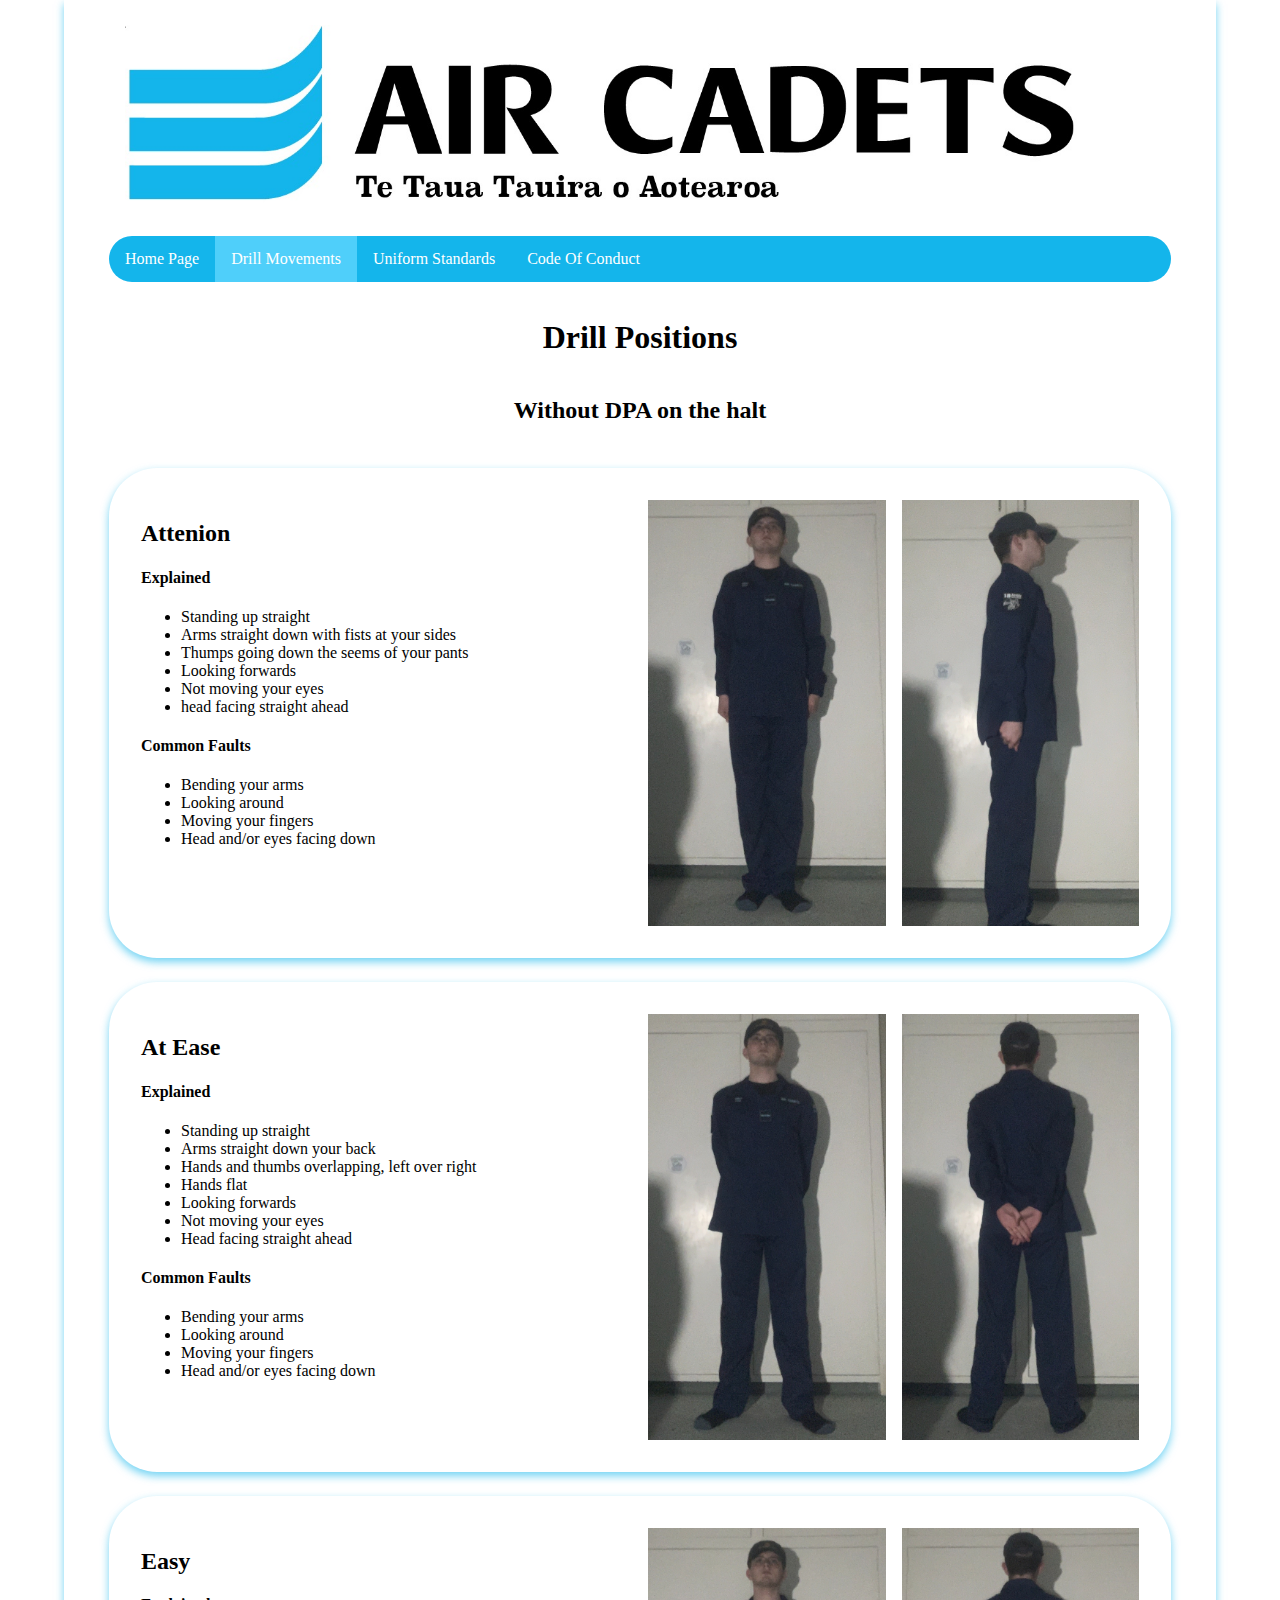
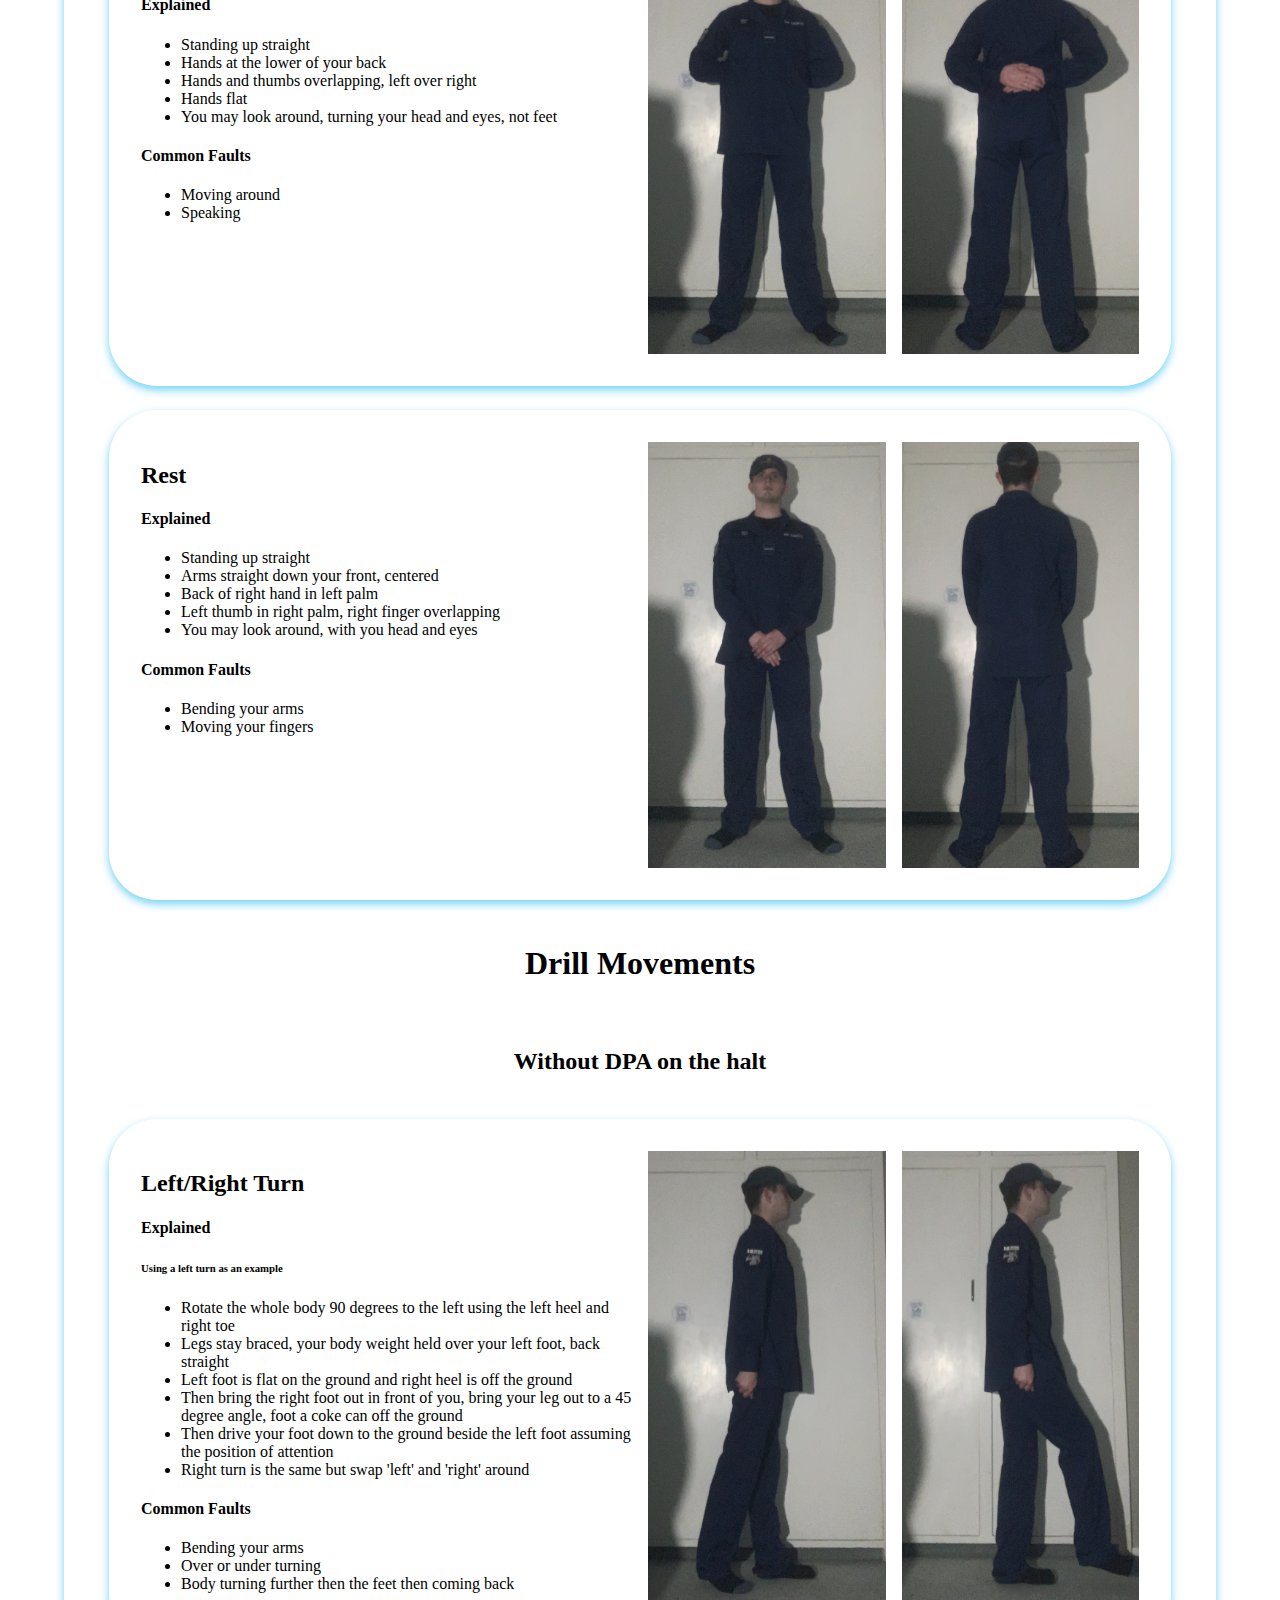
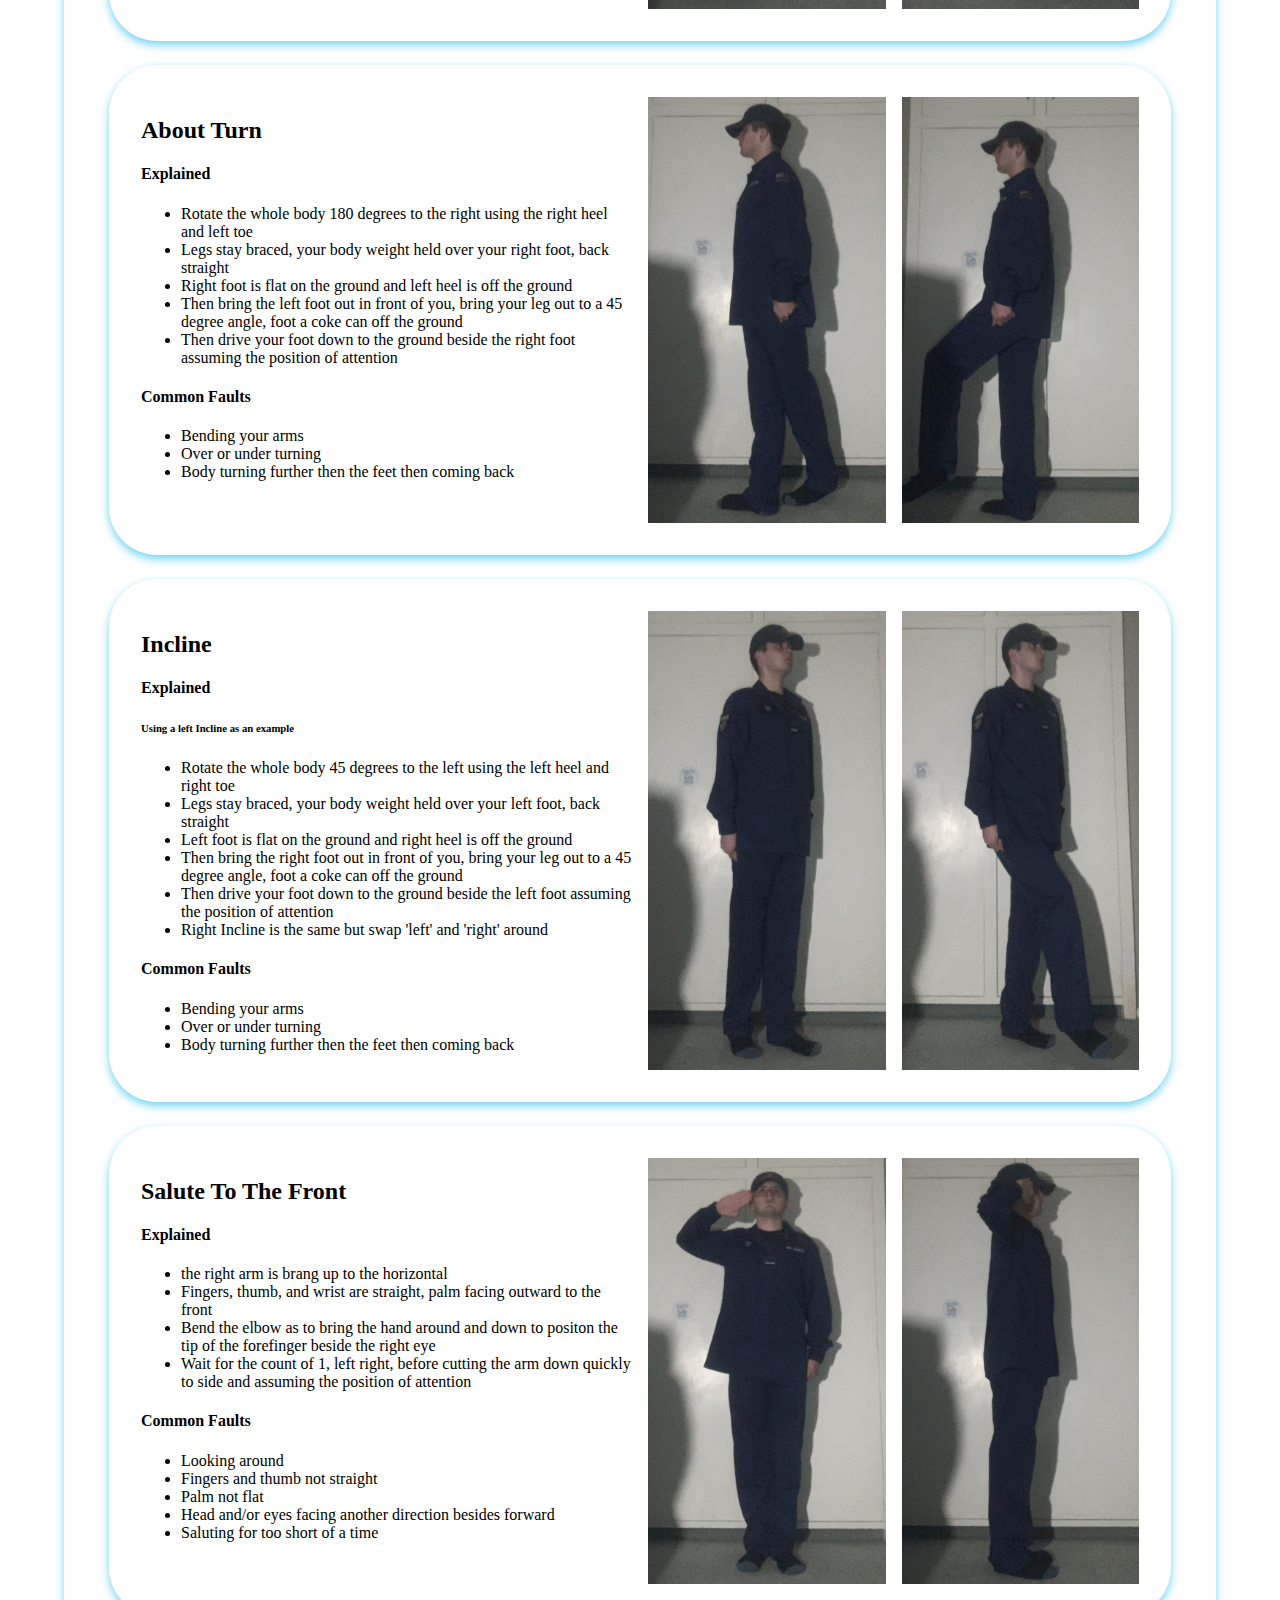
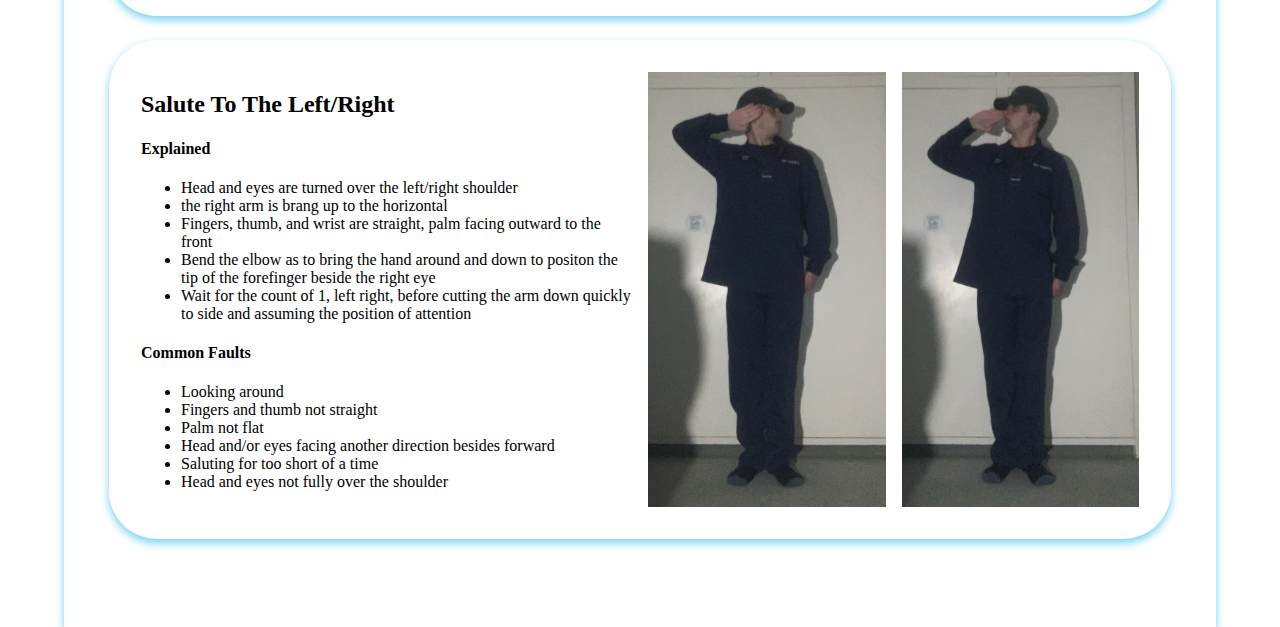
==== commit 22a2eb61: "Verision 1.14.1 (Favicon fix)" ====
--- a/drill_movements.html
+++ b/drill_movements.html
@@ -6,7 +6,7 @@
     <meta http-equiv="X-UA-Compatible" content="IE=edge">
     <meta name="viewport" content="width=device-width, initial-scale=1.0">
     <title>Air Cadets Guide Book</title>
-    <link rel="icon" type="image/x-icon" href="H:\11DTP\Websites\Air Cadets\images\favicon.jpg">
+    <link rel="icon" type="image/x-icon" href="images/favicon.jpg">
     <link href="style/style.css" rel="stylesheet" type="text/css" />
 </head>
 
@@ -17,6 +17,7 @@
             <li><a href="index.html">Home Page</a></li>
             <li id="active"><a href="drill_movements.html">Drill Movements</a></li>
             <li><a href="uniform_standard.html">Uniform Standards</a></li>
+            <li><a href="code_of_conduct.html">Code Of Conduct</a></li>
         </ul>
     </nav>
 
